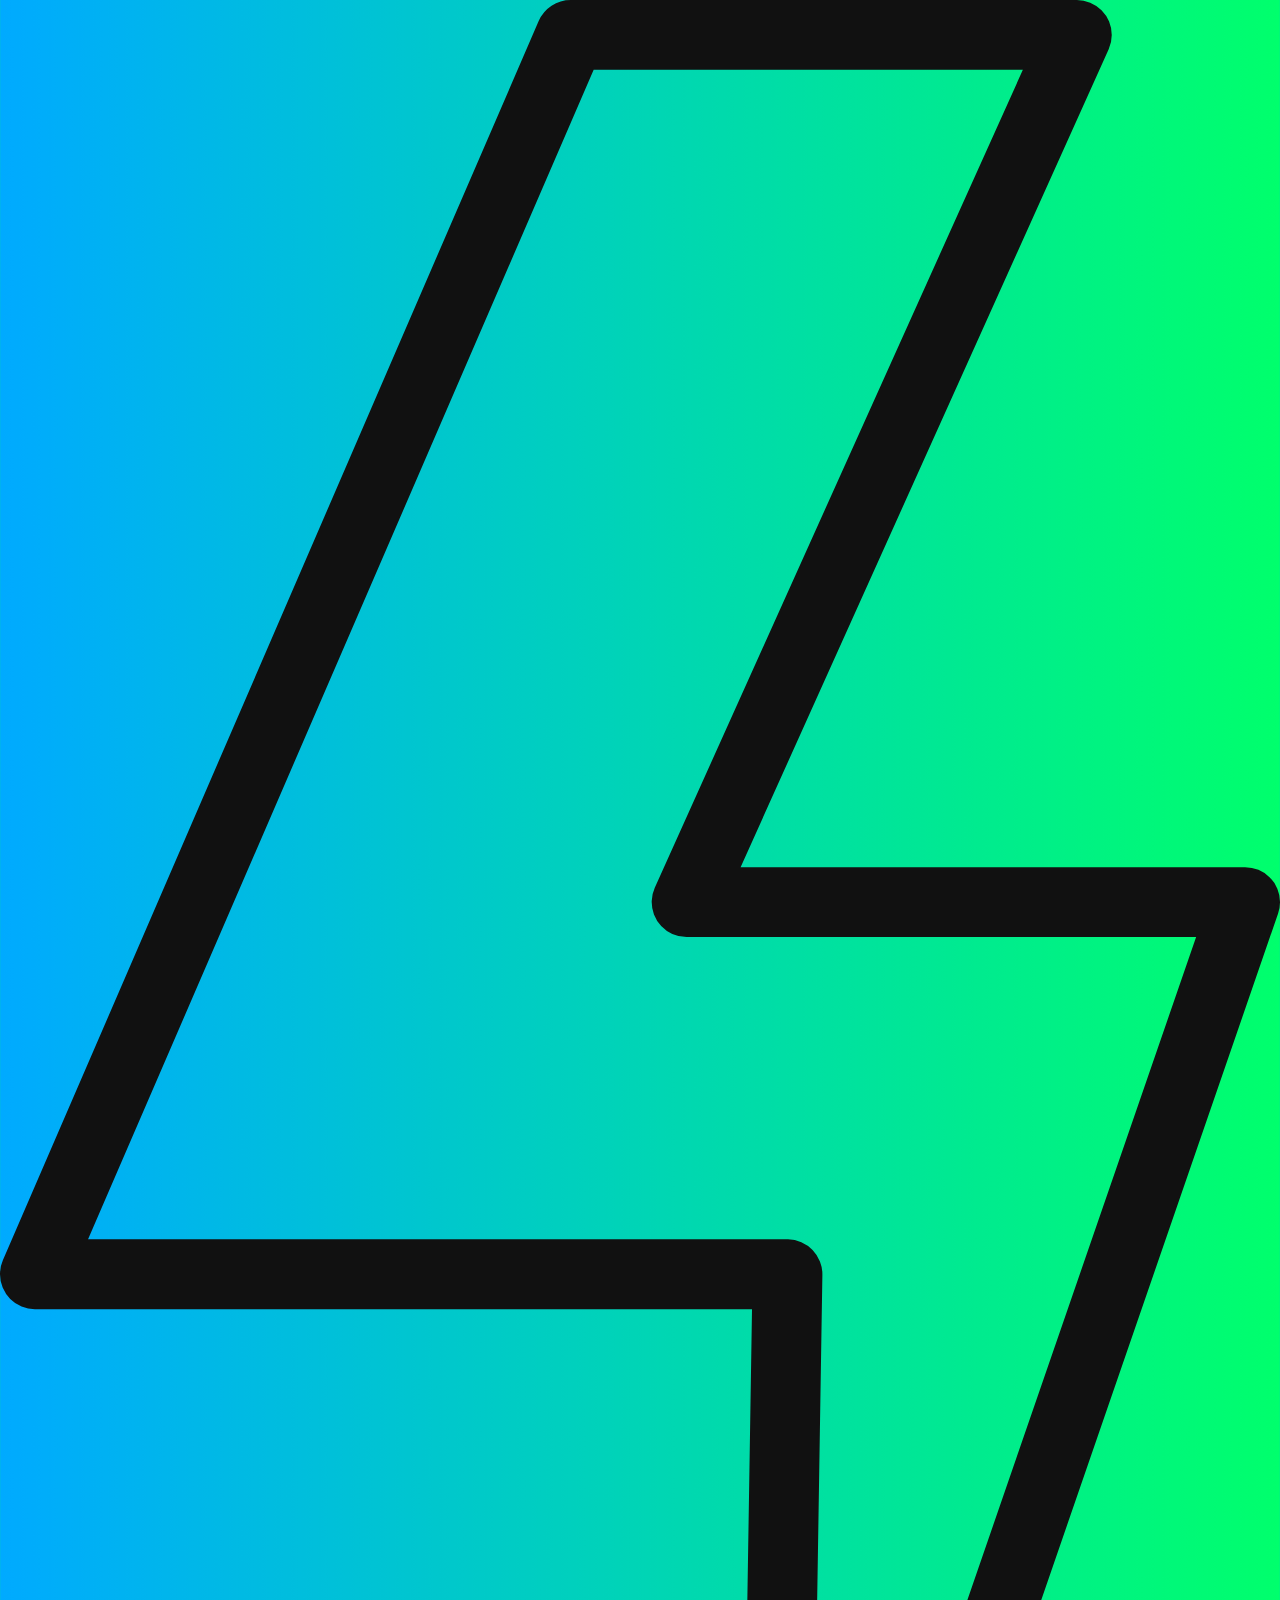
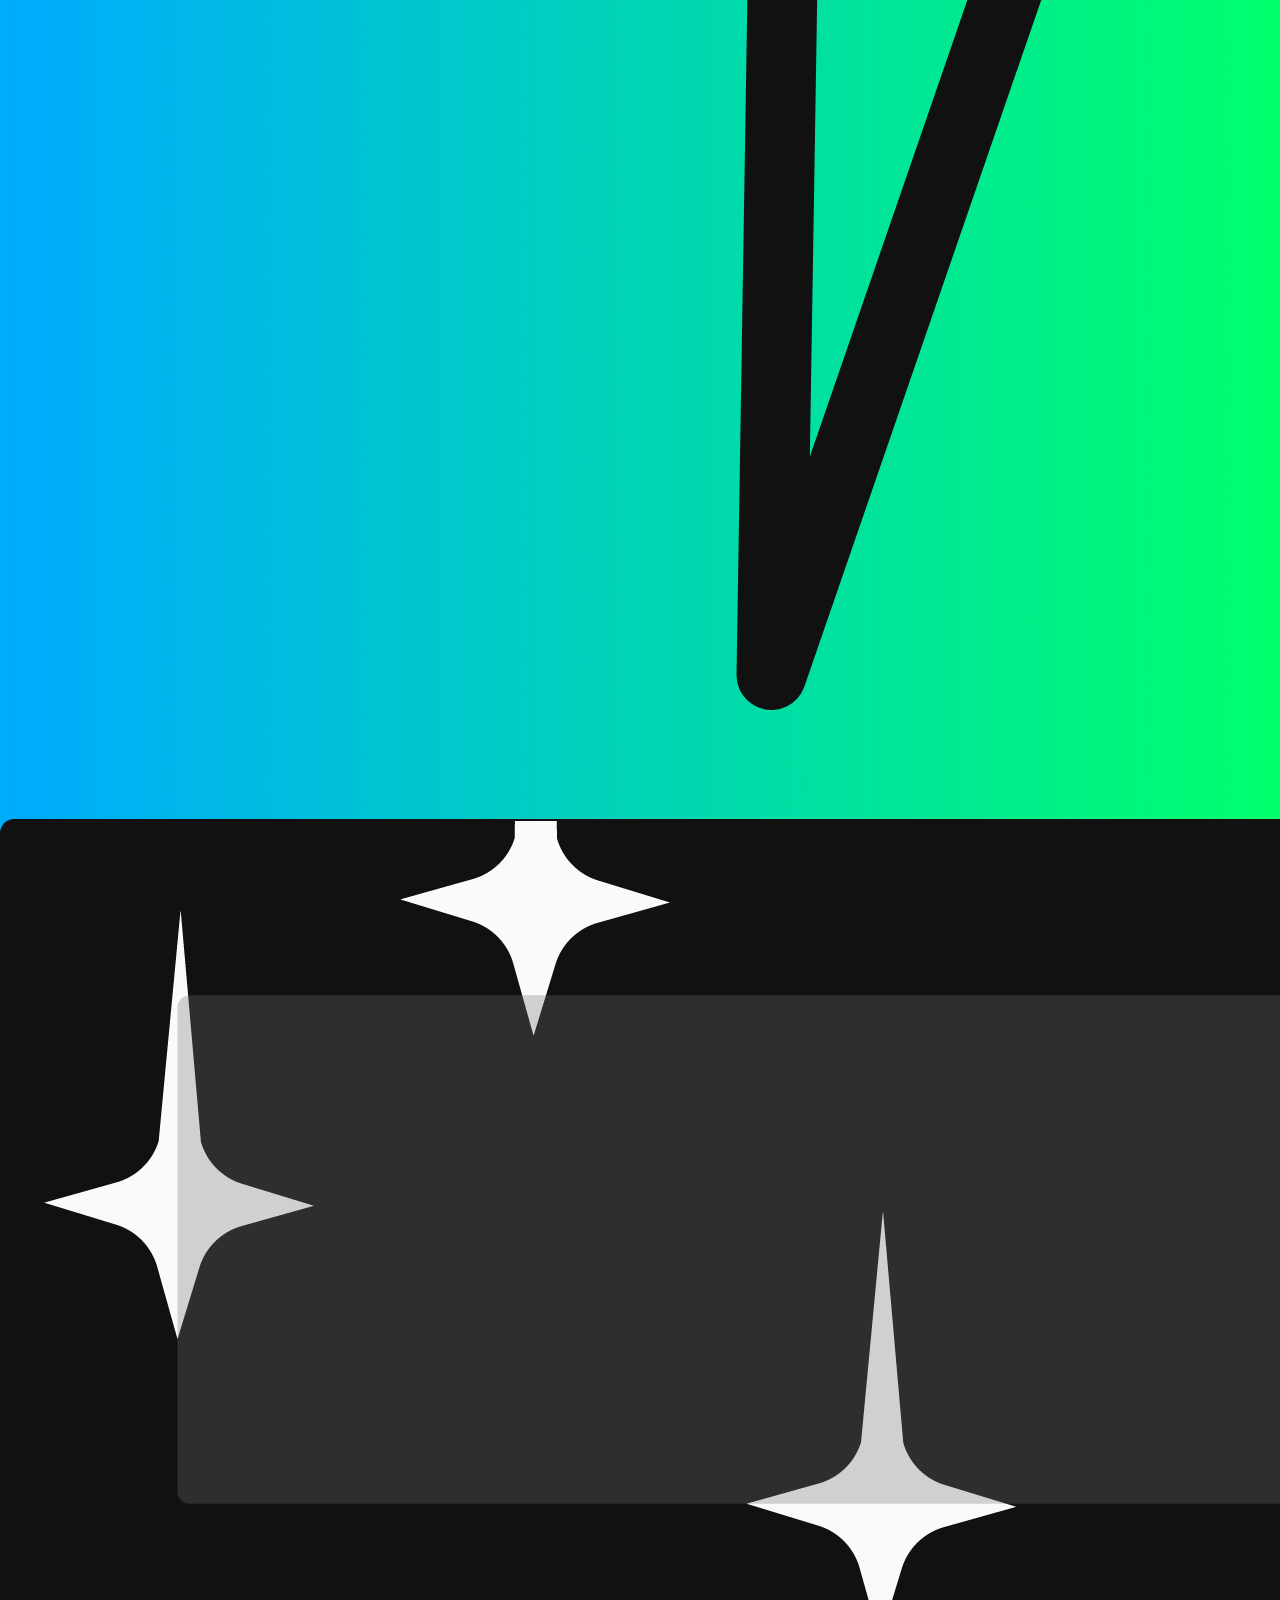
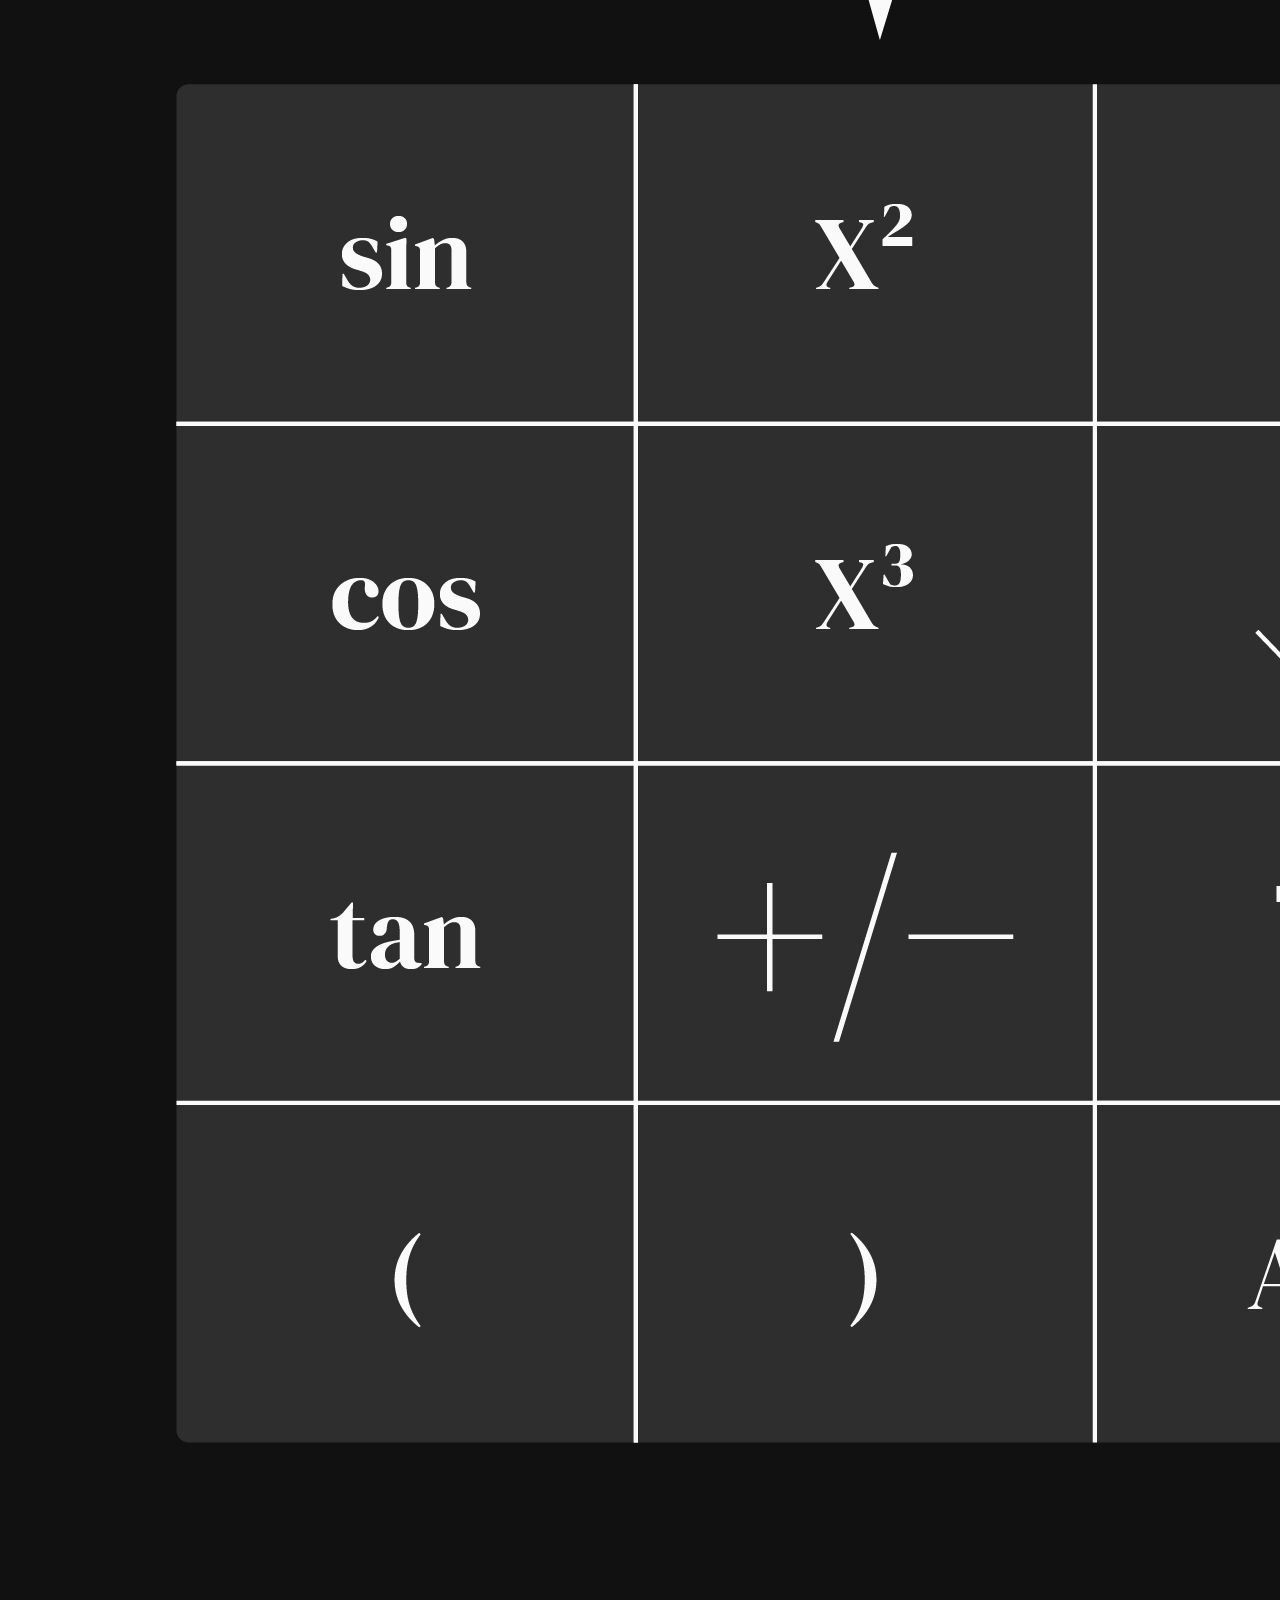
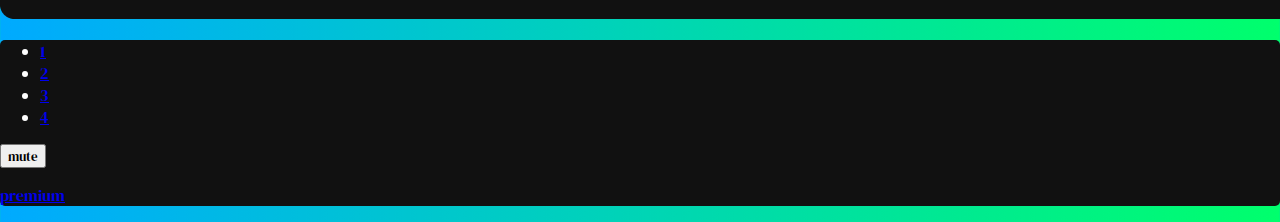
==== grunge-gothic.html @ f28222df "03-style-updates: added skin pages" ====
<!DOCTYPE html>
<html lang="en">

<head>
    <meta charset="UTF-8">
    <meta name="viewport" content="width=device-width, initial-scale=1.0">
    <title>Calculator</title>
    <!--Bootstrap css-->
    <link href="https://cdn.jsdelivr.net/npm/bootstrap@5.1.3/dist/css/bootstrap.min.css" rel="stylesheet"
        integrity="sha384-1BmE4kWBq78iYhFldvKuhfTAU6auU8tT94WrHftjDbrCEXSU1oBoqyl2QvZ6jIW3" crossorigin="anonymous">
    <!--Stylesheet css-->
    <link rel="stylesheet" href="assets/css/styles.css">
</head>

<body>
    <div class="container">
        <!--logo svg-->
        <div class="row mt-5">
            <div class="col-10 d-flex justify-content-between align-items-center mx-auto">
                <img src="assets/images/calculator-3-icon.svg" alt="Graduation cap logo" class="mx-auto logo__grungegoth">
            </div>
        </div>
        <!--Calculator svg-->
        <div class="row calculator">
            <div class="col-10 d-flex justify-content-between align-items-center mx-auto">
                <img src="assets/images/gg-calculator-08.png" alt="Scientific calculator" class="mx-auto w-100 calculator__img">
            </div>
            <!-- <div class="calculator-grid">
                <div class="output">
                    <div class="previous-operand" data-previous-operand></div>
                    <div class="current-operand" data-current-operand></div>
                </div>
                <button type="button" data-all-clear>AC</button>
                <button type="button" data-delete>DEL</button>
                <button type="button" data-operation>÷</button>
                <button type="button" data-number>1</button>
                <button type="button" data-number>2</button>
                <button type="button" data-number>3</button>
                <button type="button" data-operation>x</button>
                <button type="button" data-number>4</button>
                <button type="button" data-number>5</button>
                <button type="button" data-number>6</button>
                <button type="button" data-operation>+</button>
                <button type="button" data-number>7</button>
                <button type="button" data-number>8</button>
                <button type="button" data-number>9</button>
                <button type="button" data-operation>-</button>
                <button type="button" data-number>.</button>
                <button type="button" data-number>0</button>
                <button class="span-two" type="button" data-equals>=</button> -->
                <!-- These do not do anything -->
                <!-- <button type="button" data-percent>%</button>
                <button type="button" data-sqrt>√</button>
                <button type="button" data-advanced>π</button>
                <button type="button" data-advanced>x²</button>
                <button type="button" data-advanced>x³</button>
                <button type="button" data-advanced>+/-</button>
                <button type="button" data-advanced>(</button>
                <button type="button" data-advanced>)</button>
                <button type="button" data-advanced>sin</button>
                <button type="button" data-advanced>cos</button>
                <button type="button" data-advanced>tan</button>
                <button type="button" data-advanced>M+</button>
                <button type="button" data-advanced>MR</button>
            </div>
        </div> -->
        <!--footer menu-->
        <div class="row mt-5 justify-content-between align-items-center">
            <div class="col-10 d-flex justify-content-around align-items-center mx-auto footer">
                <ul class="navbar nav__gg list-unstyled d-flex justify-content-between align-items-center gap-5 my-auto">
                    <li class="nav-item"><a href="index.html" aria-label="link to scientific calculator with original theme">1</a></li>
                    <li class="nav-item"><a href="my-little-pony.html" aria-label="link to scientific calculator with my little pony theme">2</a></li>
                    <li class="nav-item nav__gg--active"><a href="grunge-gothic.html" aria-label="link to scientific calculator with grunge gothic theme">3</a></li>
                    <li class="nav-item"><a href="halloween.html" aria-label="link to scientific calculator with halloween theme">4</a></li>
                </ul>
                <button class="mute-btn my-auto" id="muteBtn">mute</button>
                <p class="my-auto premium-link"><a href="premium.html" aria-label="link to scientific calculator with premium benefits">premium</a></p>
            </div>
        </div>
    </div>
    

    <!--Javascript-->
    <script src="assets/js/script.js" defer></script>
    <!--Bootstrap Bundle-->
    <script src="https://cdn.jsdelivr.net/npm/bootstrap@5.1.3/dist/js/bootstrap.bundle.min.js"
        integrity="sha384-ka7Sk0Gln4gmtz2MlQnikT1wXgYsOg+OMhuP+IlRH9sENBO0LRn5q+8nbTov4+1p"
        crossorigin="anonymous"></script>
</body>

</html>
---- assets/css/styles.css ----
/* DM Serif Display */
@import url('https://fonts.googleapis.com/css2?family=DM+Serif+Display:ital@0;1&display=swap');

*, *::before, *::after {
    box-sizing: border-box;
    font-family: 'DM Serif Display', serif;
    font-weight: normal;
}

body {
    padding: 0;
    margin: 0;
    background: linear-gradient(to right, #00AAFF, #00FF6C);
}

.calculator-grid {
    display: grid;
    justify-content: center;
    align-content: center;
    min-height: 100vh;
    grid-template-columns: repeat(4, 100px);
    grid-template-rows: minmax(120px, auto) repeat(5, 100px);
}

.calculator-grid > button {
    cursor: pointer;
    font-size: 2rem;
    border: 1px solid white;
    outline: none;
    background-color: rgba(255, 255, 255, .75);
}

.calculator-grid > button:hover {
    background-color: rgba(255, 255, 255, .9);
}

.span-two {
    grid-column: span 2;
}

.output {
    grid-column: 1 / -1;
    background-color: rgba(0, 0, 0, .75);
    display: flex;
    align-items: flex-end;
    justify-content: space-around;
    flex-direction: column;
    padding: 10px;
    word-wrap: break-word;
    word-break: break-all;
}

.output .previous-operand {
    color: rgba(255, 255, 255, .75);
    font-size: 1.5rem;
}

.output .current-operand {
    color: white;
    font-size: 2.5rem;
}

.calculator {
    margin-top: 6.5em;
}

.logo__index {
    width: 6.5em;
}

.footer {
    min-height: 5em;
    min-width: 41.25;
    background-color: #111111;
    color: white;
    border-radius: 5px;
}
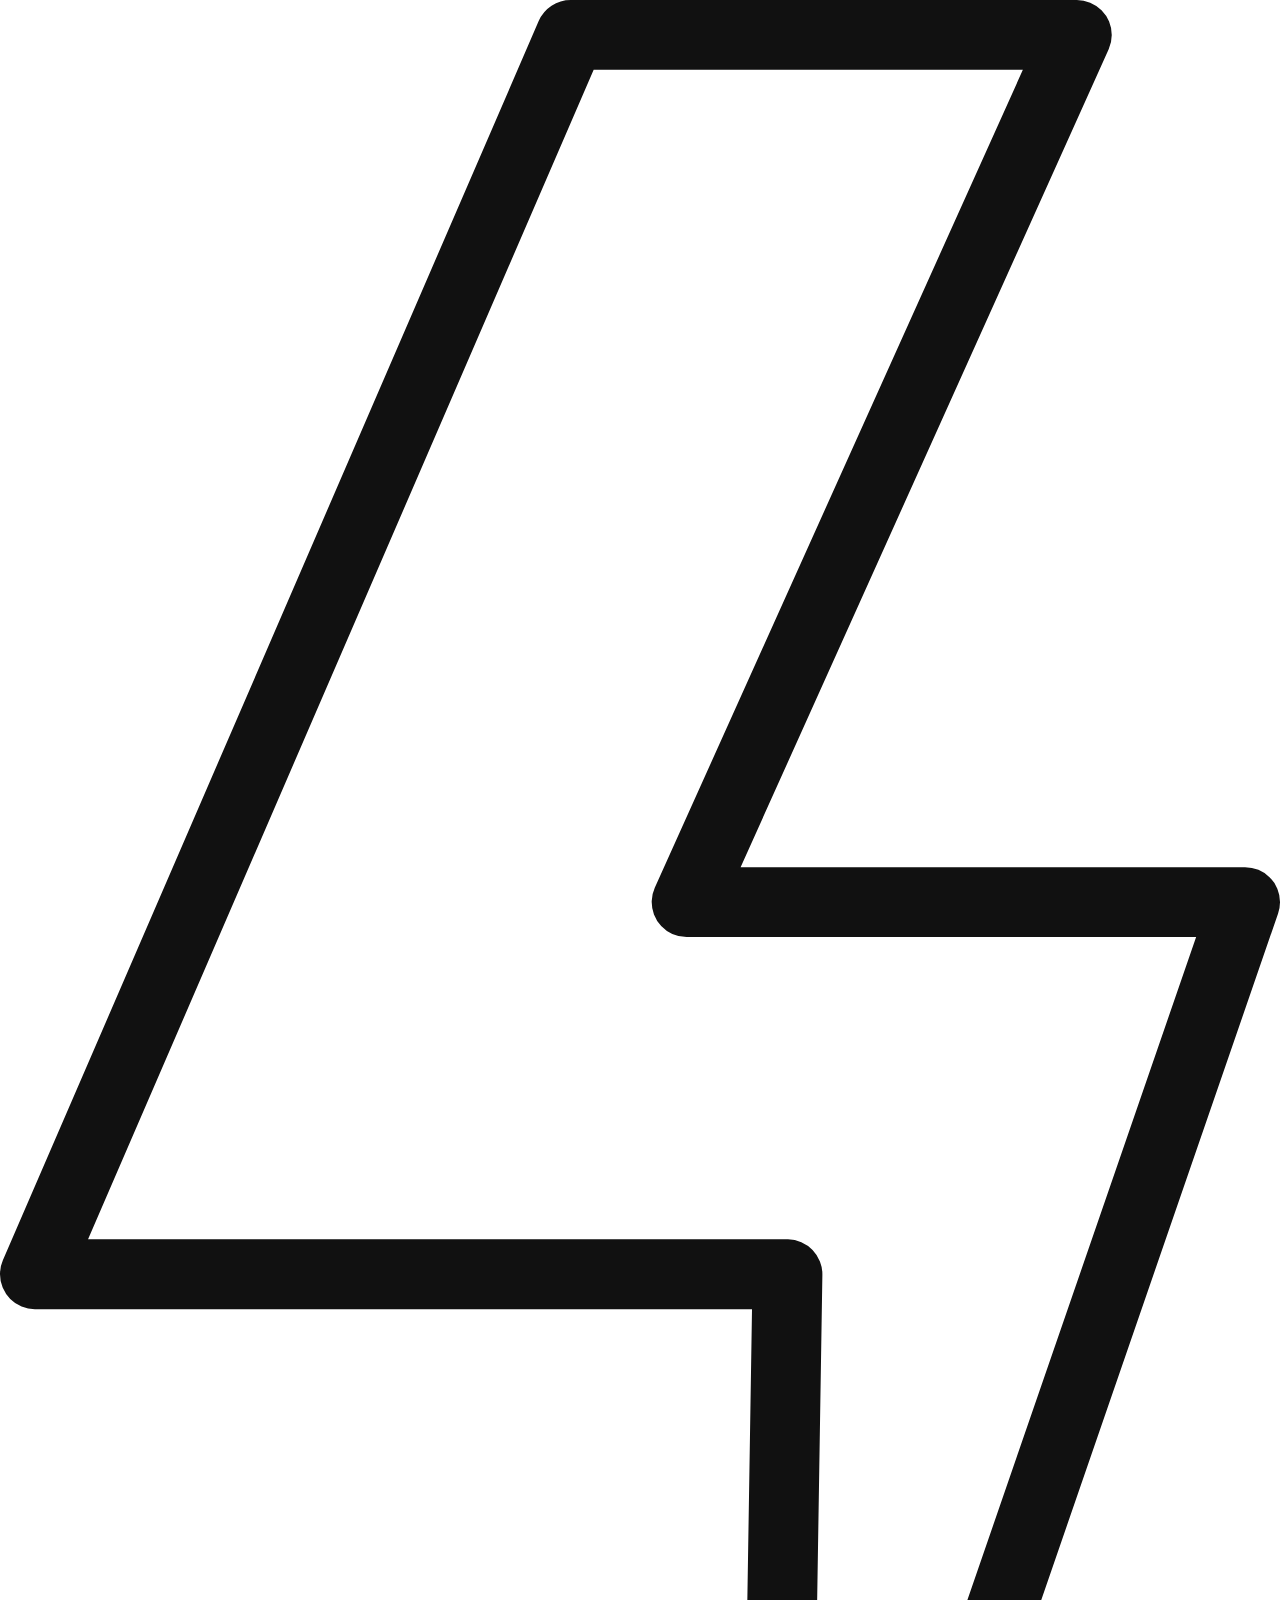
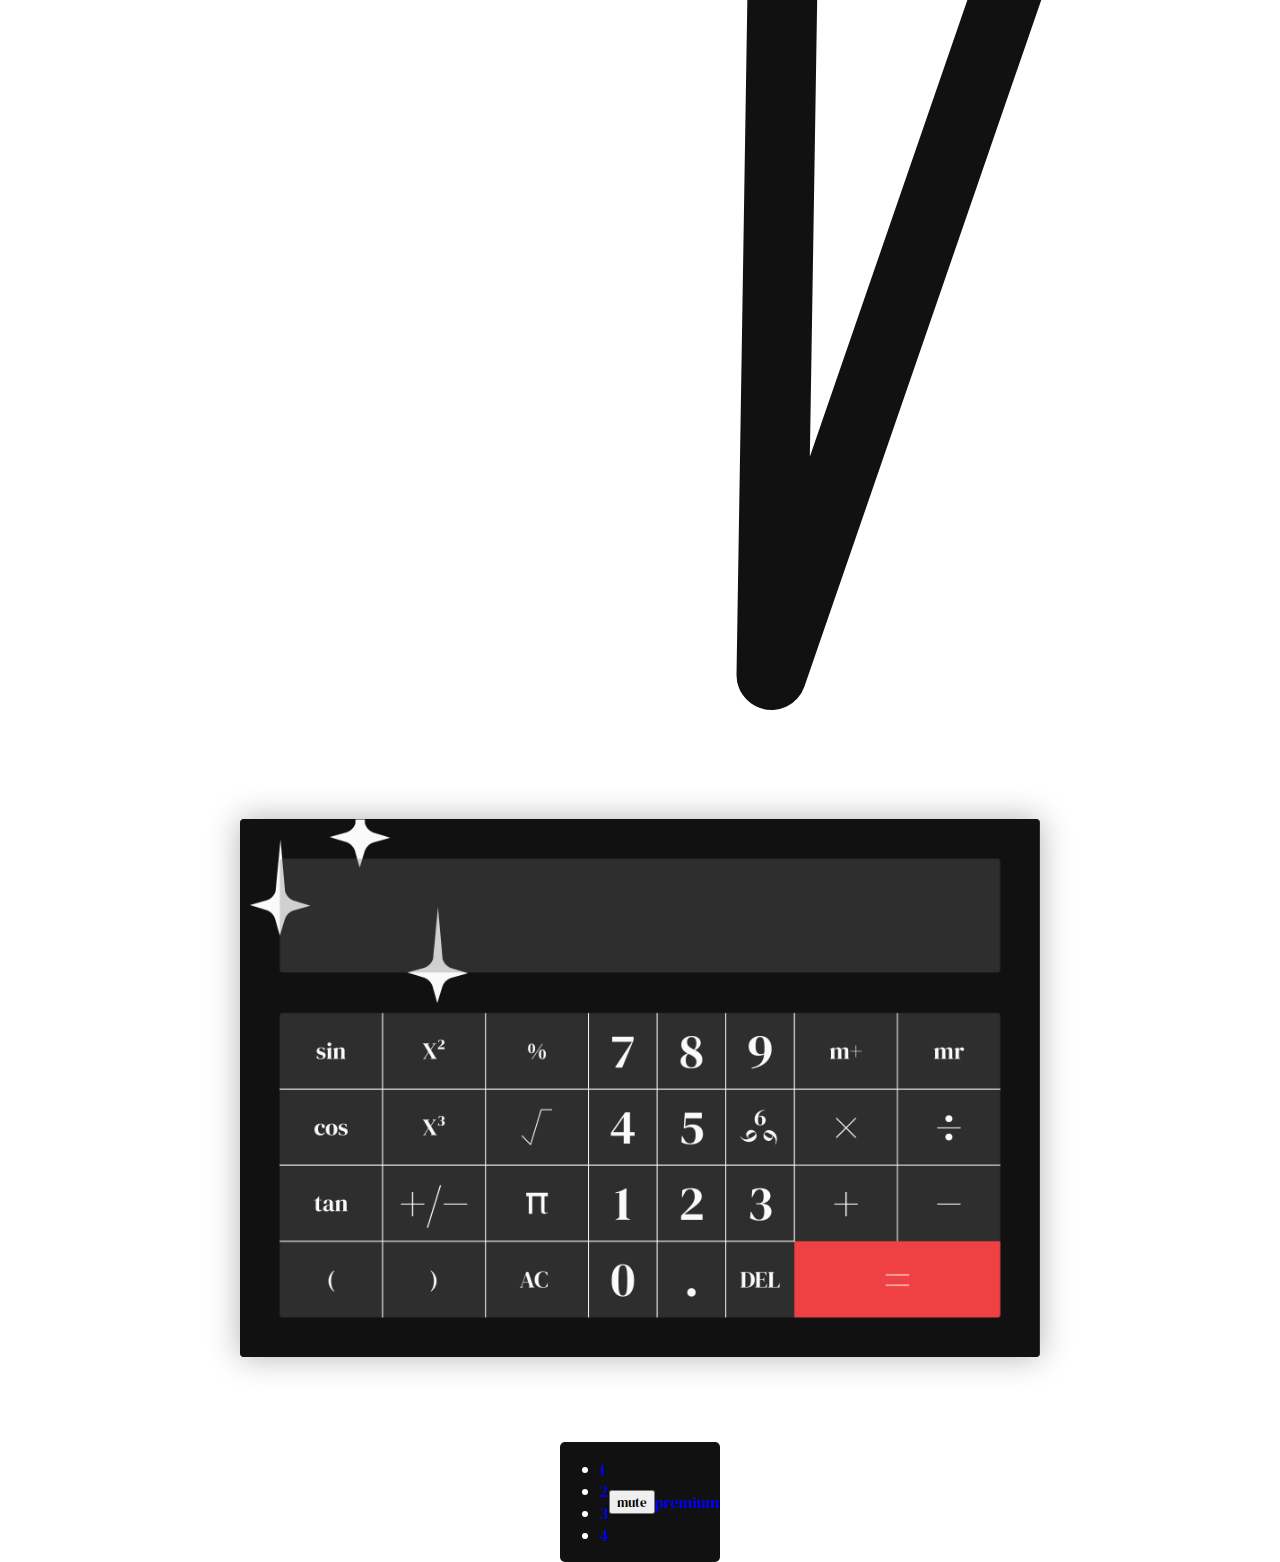
==== commit 079081ef: "04-style-updates: adjust css for premium.html" ====
--- a/grunge-gothic.html
+++ b/grunge-gothic.html
@@ -66,7 +66,7 @@
         </div> -->
         <!--footer menu-->
         <div class="row mt-5 justify-content-between align-items-center">
-            <div class="col-10 d-flex justify-content-around align-items-center mx-auto footer">
+            <div class="col-10 d-flex justify-content-around align-items-center mx-auto footer footer--gg">
                 <ul class="navbar nav__gg list-unstyled d-flex justify-content-between align-items-center gap-5 my-auto">
                     <li class="nav-item"><a href="index.html" aria-label="link to scientific calculator with original theme">1</a></li>
                     <li class="nav-item"><a href="my-little-pony.html" aria-label="link to scientific calculator with my little pony theme">2</a></li>
--- a/assets/css/styles.css
+++ b/assets/css/styles.css
@@ -1,5 +1,7 @@
 /* DM Serif Display */
 @import url('https://fonts.googleapis.com/css2?family=DM+Serif+Display:ital@0;1&display=swap');
+
+/*-------------------------------------------------------------------------General */
 
 *, *::before, *::after {
     box-sizing: border-box;
@@ -7,71 +9,131 @@
     font-weight: normal;
 }
 
-body {
+body,
+p {
     padding: 0;
     margin: 0;
-    background: linear-gradient(to right, #00AAFF, #00FF6C);
 }
 
-.calculator-grid {
-    display: grid;
-    justify-content: center;
-    align-content: center;
-    min-height: 100vh;
-    grid-template-columns: repeat(4, 100px);
-    grid-template-rows: minmax(120px, auto) repeat(5, 100px);
+a {
+    text-decoration: none;
 }
 
-.calculator-grid > button {
-    cursor: pointer;
-    font-size: 2rem;
-    border: 1px solid white;
-    outline: none;
-    background-color: rgba(255, 255, 255, .75);
+/*-------------------------------------------------------------------------Backgrounds */
+.premium__background {
+    background-image: linear-gradient(350deg, #111111, #fafafa);
+    background-repeat: no-repeat;
+    height: 100vh;
 }
 
-.calculator-grid > button:hover {
-    background-color: rgba(255, 255, 255, .9);
+/*-------------------------------------------------------------------------Footer */
+.footer {
+    min-height: 5em;
+    min-width: 60%;
+    background-color: #111111;
+    color: white;
+    border-radius: 5px;
+    margin-top: 5em;
+    display: flex;
+    justify-content: space-around;
+    align-items: center;
 }
 
-.span-two {
-    grid-column: span 2;
+.nav {
+    display: flex;
+    justify-content: space-around;
+    align-items: center;
+    gap: 2em;
+    margin: auto 0;
+}
+
+.nav__prem {    
+    padding: 0;
+}
+
+.mute-btn {
+
+}
+
+.nav__prem a,
+.footer .btn {
+    color: #fafafa;
+    border: none;
+}
+
+.footer .nav__prem--active,
+.footer .nav__index--active {
+    color: #ea6e3d;
+}
+
+/*-------------------------------------------------------------------------Calculator */
+
+/*-------------------------------------------------------------------------Calculator output*/
+.calculator__wrapper {
+    position: relative;
+    display: flex;
+    justify-content: center;
+    align-items: center;
+    /* width: 1000px; */
 }
 
 .output {
-    grid-column: 1 / -1;
-    background-color: rgba(0, 0, 0, .75);
+    position: absolute;
+    background-color: #ea6e3d;
     display: flex;
     align-items: flex-end;
-    justify-content: space-around;
+    justify-content: flex-end;
     flex-direction: column;
-    padding: 10px;
+    width: 700px;
+    height: 20%;
+    top: 8%;
+    left: 52px;
+    padding: 1em;
     word-wrap: break-word;
     word-break: break-all;
+    z-index: 2;
 }
 
 .output .previous-operand {
+    width: 100%;
     color: rgba(255, 255, 255, .75);
-    font-size: 1.5rem;
+    font-size: 2.5em;
+    z-index: 3;
 }
 
 .output .current-operand {
+    width: 100%;
     color: white;
-    font-size: 2.5rem;
+    font-size: 3.5em;
+    z-index: 4;
+}
+
+.calculator__img {
+    position: relative;
+    width: 800px;
+    box-shadow: 0 0 30px 0 rgba(0, 0, 0, 0.3);
 }
 
 .calculator {
     margin-top: 6.5em;
+    display: flex;
+    justify-content: center;
+    align-items: center;
+    flex-direction: column;
+}
+
+/*-------------------------------------------------------------------------logo svg */
+.logo {
+    width: 100%;
+    display: flex;
+    justify-content: center;
+    align-items: center;
+    margin-top: 5em;
 }
 
 .logo__index {
     width: 6.5em;
 }
 
-.footer {
-    min-height: 5em;
-    min-width: 41.25;
-    background-color: #111111;
-    color: white;
-    border-radius: 5px;
-}+
+
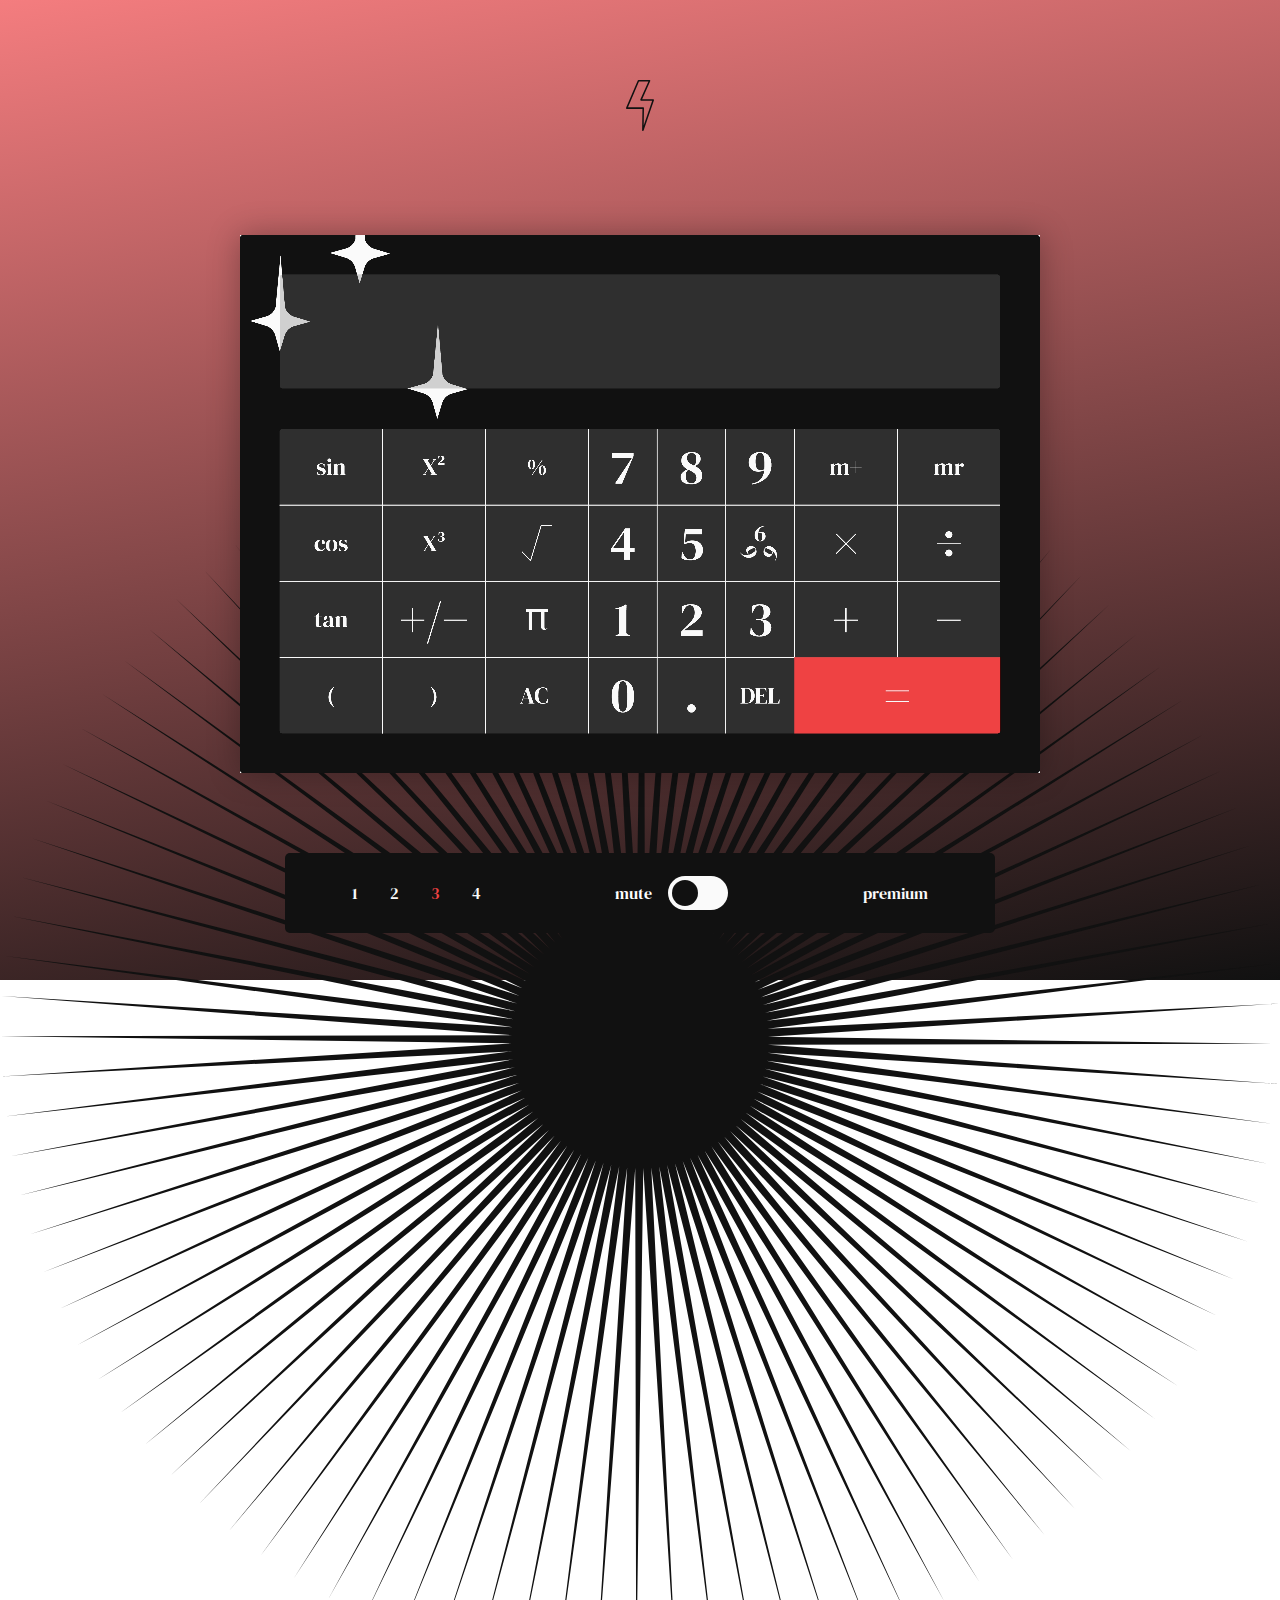
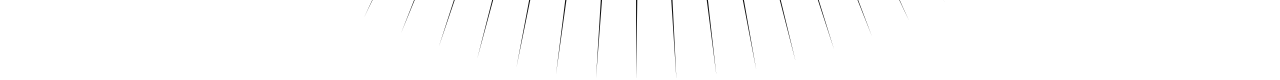
==== commit 59e3f563: "07-style-update: added skins and styles to pages and pasted over map info" ====
--- a/grunge-gothic.html
+++ b/grunge-gothic.html
@@ -5,87 +5,90 @@
     <meta charset="UTF-8">
     <meta name="viewport" content="width=device-width, initial-scale=1.0">
     <title>Calculator</title>
-    <!--Bootstrap css-->
-    <link href="https://cdn.jsdelivr.net/npm/bootstrap@5.1.3/dist/css/bootstrap.min.css" rel="stylesheet"
-        integrity="sha384-1BmE4kWBq78iYhFldvKuhfTAU6auU8tT94WrHftjDbrCEXSU1oBoqyl2QvZ6jIW3" crossorigin="anonymous">
     <!--Stylesheet css-->
     <link rel="stylesheet" href="assets/css/styles.css">
 </head>
 
-<body>
-    <div class="container">
-        <!--logo svg-->
-        <div class="row mt-5">
-            <div class="col-10 d-flex justify-content-between align-items-center mx-auto">
-                <img src="assets/images/calculator-3-icon.svg" alt="Graduation cap logo" class="mx-auto logo__grungegoth">
+<body class="grungegoth__background">
+    <!--logo svg-->
+    <div class="logo">
+        <img src="assets/images/calculator-3-icon.svg" alt="Graduation cap logo" class="logo__grungegoth">
+    </div>
+    <div class="calculator">
+        <div class="calculator__wrapper">
+            <div class="output">
+                <div data-previous-operand class="previous-operand"></div>
+                <div data-current-operand class="current-operand"></div>
             </div>
+            <img src="assets/images/gg-calculator-08.png" alt="Scientific calculator" class="calculator__img"
+                usemap="#image-map">
+
+            <map name="image-map">
+                <area alt="sin" title="sin" data-sin coords="39,194,142,270" shape="rect">
+                <area alt="cos" title="cos" data-cos coords="40,270,142,346" shape="rect">
+                <area alt="tan" title="tan" data-tan coords="39,347,142,422" shape="rect">
+                <area alt="(" title="(" data-bracket-left coords="39,423,143,498" shape="rect">
+                <area alt="x2" title="x2" data-pow-two coords="141,192,245,271" shape="rect">
+                <area alt="x3" title="x3" data-pow-three coords="141,271,245,346" shape="rect">
+                <area alt="+/-" title="+/-" data-toggle-sign coords="143,346,245,423" shape="rect">
+                <area alt=")" title=")" data-bracket-right coords="143,422,245,497" shape="rect">
+                <area alt="%" title="%" data-percentage coords="245,194,349,271" shape="rect">
+                <area alt="sqrt" title="sqrt" data-sqrt coords="245,270,349,348" shape="rect">
+                <area alt="pi" title="pi" data-pi coords="243,347,349,423" shape="rect">
+                <area alt="ac" title="ac" data-all-clear coords="242,422,349,497" shape="rect">
+                <area alt="7" title="7" data-number="7" coords="349,194,418,270" shape="rect">
+                <area alt="4" title="4" data-number="4" coords="347,270,418,347" shape="rect">
+                <area alt="1" title="1" data-number="1" coords="348,346,419,422" shape="rect">
+                <area alt="0" title="0" data-number="0" coords="348,422,418,498" shape="rect">
+                <area alt="8" title="8" data-number="8" coords="416,194,486,271" shape="rect">
+                <area alt="5" title="5" data-number="5" coords="417,270,486,347" shape="rect">
+                <area alt="2" title="2" data-number="2" coords="418,345,486,423" shape="rect">
+                <area alt="." title="." data-number="." coords="417,423,485,498" shape="rect">
+                <area alt="9" title="9" data-number="9" coords="485,194,555,271" shape="rect">
+                <area alt="6" title="6" data-number="6" coords="485,272,555,347" shape="rect">
+                <area alt="3" title="3" data-number="3" coords="483,346,555,423" shape="rect">
+                <area alt="del" title="del" data-delete coords="485,422,555,498" shape="rect">
+                <area alt="m+" title="m+" data-m-plus coords="554,193,658,270" shape="rect">
+                <area alt="x" title="x" data-operation="x" coords="554,271,658,346" shape="rect">
+                <area alt="+" title="+" data-operation="+" coords="554,344,657,422" shape="rect">
+                <area alt="=" title="=" data-equals coords="554,423,762,499" shape="rect">
+                <area alt="mr" title="mr" data-m-recall coords="657,191,761,271" shape="rect">
+                <area alt="/" title="/" data-operation="÷" coords="657,269,762,348" shape="rect">
+                <area alt="-" title="-" data-operation="-" coords="656,346,761,422" shape="rect">
+            </map>
         </div>
-        <!--Calculator svg-->
-        <div class="row calculator">
-            <div class="col-10 d-flex justify-content-between align-items-center mx-auto">
-                <img src="assets/images/gg-calculator-08.png" alt="Scientific calculator" class="mx-auto w-100 calculator__img">
+        <!--footer menu-->
+
+        <div class="footer footer__prem">
+            <ul class="nav nav__prem">
+                <li class="nav-item"><a href="index.html"
+                        aria-label="link to scientific calculator with original theme">1</a></li>
+                <li class="nav-item"><a href="my-little-pony.html"
+                        aria-label="link to scientific calculator with my little pony theme">2</a></li>
+                <li class="nav-item active--grungegoth"><a href="grunge-gothic.html"
+                        aria-label="link to scientific calculator with grunge gothic theme">3</a></li>
+                <li class="nav-item"><a href="halloween.html"
+                        aria-label="link to scientific calculator with halloween theme">4</a></li>
+            </ul>
+
+            <div class="mute-switch">
+                <p>mute</p>
+                <label class="switch">
+                    <input type="checkbox">
+                    <span class="slider slider--grungegoth round"></span>
+                </label>
             </div>
-            <!-- <div class="calculator-grid">
-                <div class="output">
-                    <div class="previous-operand" data-previous-operand></div>
-                    <div class="current-operand" data-current-operand></div>
-                </div>
-                <button type="button" data-all-clear>AC</button>
-                <button type="button" data-delete>DEL</button>
-                <button type="button" data-operation>÷</button>
-                <button type="button" data-number>1</button>
-                <button type="button" data-number>2</button>
-                <button type="button" data-number>3</button>
-                <button type="button" data-operation>x</button>
-                <button type="button" data-number>4</button>
-                <button type="button" data-number>5</button>
-                <button type="button" data-number>6</button>
-                <button type="button" data-operation>+</button>
-                <button type="button" data-number>7</button>
-                <button type="button" data-number>8</button>
-                <button type="button" data-number>9</button>
-                <button type="button" data-operation>-</button>
-                <button type="button" data-number>.</button>
-                <button type="button" data-number>0</button>
-                <button class="span-two" type="button" data-equals>=</button> -->
-                <!-- These do not do anything -->
-                <!-- <button type="button" data-percent>%</button>
-                <button type="button" data-sqrt>√</button>
-                <button type="button" data-advanced>π</button>
-                <button type="button" data-advanced>x²</button>
-                <button type="button" data-advanced>x³</button>
-                <button type="button" data-advanced>+/-</button>
-                <button type="button" data-advanced>(</button>
-                <button type="button" data-advanced>)</button>
-                <button type="button" data-advanced>sin</button>
-                <button type="button" data-advanced>cos</button>
-                <button type="button" data-advanced>tan</button>
-                <button type="button" data-advanced>M+</button>
-                <button type="button" data-advanced>MR</button>
-            </div>
-        </div> -->
-        <!--footer menu-->
-        <div class="row mt-5 justify-content-between align-items-center">
-            <div class="col-10 d-flex justify-content-around align-items-center mx-auto footer footer--gg">
-                <ul class="navbar nav__gg list-unstyled d-flex justify-content-between align-items-center gap-5 my-auto">
-                    <li class="nav-item"><a href="index.html" aria-label="link to scientific calculator with original theme">1</a></li>
-                    <li class="nav-item"><a href="my-little-pony.html" aria-label="link to scientific calculator with my little pony theme">2</a></li>
-                    <li class="nav-item nav__gg--active"><a href="grunge-gothic.html" aria-label="link to scientific calculator with grunge gothic theme">3</a></li>
-                    <li class="nav-item"><a href="halloween.html" aria-label="link to scientific calculator with halloween theme">4</a></li>
-                </ul>
-                <button class="mute-btn my-auto" id="muteBtn">mute</button>
-                <p class="my-auto premium-link"><a href="premium.html" aria-label="link to scientific calculator with premium benefits">premium</a></p>
-            </div>
+            <p class=""><a href="premium.html" aria-label="link to scientific calculator with premium benefits"
+                    class="nav-prem">premium</a></p>
         </div>
+
     </div>
+
+    <img src="assets/images/calculator-3-bg-graphic.svg" alt="Black gothic star" class="grungegoth__bg">
     
 
     <!--Javascript-->
     <script src="assets/js/script.js" defer></script>
-    <!--Bootstrap Bundle-->
-    <script src="https://cdn.jsdelivr.net/npm/bootstrap@5.1.3/dist/js/bootstrap.bundle.min.js"
-        integrity="sha384-ka7Sk0Gln4gmtz2MlQnikT1wXgYsOg+OMhuP+IlRH9sENBO0LRn5q+8nbTov4+1p"
-        crossorigin="anonymous"></script>
 </body>
 
 </html>--- a/assets/css/styles.css
+++ b/assets/css/styles.css
@@ -17,6 +17,10 @@
 
 a {
     text-decoration: none;
+}
+
+ul {
+    list-style-type: none;
 }
 
 /*-------------------------------------------------------------------------Backgrounds */
@@ -26,10 +30,44 @@
     height: 100vh;
 }
 
+.mlp__background {
+    background-image: linear-gradient(350deg, #662d8b, #9cdbfa);
+    background-repeat: no-repeat;
+    height: 100vh;
+}
+
+.grungegoth__background {
+    position: relative;
+    background-image: linear-gradient(350deg, #111111, #ef4144af);
+    background-repeat: no-repeat;
+    height: 100vh;
+}
+
+.halloween__background {
+    position: relative;
+    background-image: linear-gradient(350deg, #111111, #1d1d1d);
+    background-repeat: no-repeat;
+    height: 100vh;
+}
+
+.halloween__bg {
+    position: absolute;
+    top: 0;
+    width: 100%;
+    z-index: -1;
+}
+
+.grungegoth__bg {
+    position: absolute;
+    top: 20em;
+    width: 100%;
+    z-index: -1;
+}
+
 /*-------------------------------------------------------------------------Footer */
 .footer {
     min-height: 5em;
-    min-width: 60%;
+    min-width: 710px;
     background-color: #111111;
     color: white;
     border-radius: 5px;
@@ -39,6 +77,14 @@
     align-items: center;
 }
 
+.footer__mlp {
+    background-color: #9cdbfa;
+}
+
+.footer__halloween {
+    background-color: #ef4143;
+}
+
 .nav {
     display: flex;
     justify-content: space-around;
@@ -47,24 +93,146 @@
     margin: auto 0;
 }
 
-.nav__prem {    
+.nav {    
     padding: 0;
 }
 
 .mute-btn {
-
+    background: none;
+	color: white;
+	border: none;
+	padding: 0;
+	font: inherit;
+	cursor: pointer;
+	outline: inherit
+}
+
+.nav__mlp a {
+    color: #1d98d3;
+    border: none;
+}
+
+.active--mlp a {
+    color: #fafafa;
 }
 
 .nav__prem a,
-.footer .btn {
+.nav__halloween a {
     color: #fafafa;
     border: none;
 }
 
-.footer .nav__prem--active,
-.footer .nav__index--active {
+.active--index a {
     color: #ea6e3d;
 }
+
+.active--grungegoth a {
+    color: #ef4143;
+}
+
+.active--halloween a {
+    color: #111111;
+}
+
+.footer .nav__prem--active {
+    color: #ea6e3d;
+}
+
+p a {
+    color: #fafafa;
+}
+
+/*-------------------------------------------------------------------------Mute switch */
+.mute-switch {
+    display: flex;
+    align-items: center;
+    justify-content: center;
+    gap: 1em;
+}
+
+ /* The switch - the box around the slider */
+ .switch {
+    position: relative;
+    display: inline-block;
+    width: 60px;
+    height: 34px;
+  }
+  
+  /* Hide default HTML checkbox */
+  .switch input {
+    opacity: 0;
+    width: 0;
+    height: 0;
+  }
+  
+  /* The slider */
+  .slider {
+    position: absolute;
+    cursor: pointer;
+    top: 0;
+    left: 0;
+    right: 0;
+    bottom: 0;
+    background-color: #fafafa;
+    -webkit-transition: .4s;
+    transition: .4s;
+  }
+
+  .slider--index:before,
+  .slider--prem:before,
+  .slider--grungegoth:before,
+  .slider--halloween:before {
+    position: absolute;
+    content: "";
+    height: 26px;
+    width: 26px;
+    left: 4px;
+    bottom: 4px;
+    background-color: #111111;
+    -webkit-transition: .4s;
+    transition: .4s;
+  }
+  
+  .slider--mlp:before {
+    position: absolute;
+    content: "";
+    height: 26px;
+    width: 26px;
+    left: 4px;
+    bottom: 4px;
+    background-color: #1d98d3;
+    -webkit-transition: .4s;
+    transition: .4s;
+  }
+  
+  input:checked + .slider {
+    background-color: #ea6e3d;
+  }
+
+  input:checked + .slider--mlp,
+  input:checked + .slider--grungegoth,
+  input:checked + .slider--halloween {
+    background-color: #ef4143;
+  }
+  
+  input:focus + .slider {
+    box-shadow: none;
+  }
+  
+  input:checked + .slider:before {
+    -webkit-transform: translateX(26px);
+    -ms-transform: translateX(26px);
+    transform: translateX(26px);
+  }
+  
+  /* Rounded sliders */
+  .slider.round {
+    border-radius: 34px;
+  }
+  
+  .slider.round:before {
+    border-radius: 50%;
+  } 
 
 /*-------------------------------------------------------------------------Calculator */
 
@@ -79,16 +247,16 @@
 
 .output {
     position: absolute;
-    background-color: #ea6e3d;
-    display: flex;
-    align-items: flex-end;
-    justify-content: flex-end;
+    /* background-color: #ea6e3d; */
+    display: flex;
+    align-items: center;
+    justify-content: space-around;
     flex-direction: column;
-    width: 700px;
+    width: 690px;
     height: 20%;
     top: 8%;
     left: 52px;
-    padding: 1em;
+    padding: .8em;
     word-wrap: break-word;
     word-break: break-all;
     z-index: 2;
@@ -97,15 +265,19 @@
 .output .previous-operand {
     width: 100%;
     color: rgba(255, 255, 255, .75);
-    font-size: 2.5em;
+    font-size: 1.8em;
+    line-height: 0.8em;
     z-index: 3;
+    text-align: end;
 }
 
 .output .current-operand {
     width: 100%;
     color: white;
-    font-size: 3.5em;
+    font-size: 3em;
+    line-height: 0.8em;
     z-index: 4;
+    text-align: end;
 }
 
 .calculator__img {
@@ -131,9 +303,21 @@
     margin-top: 5em;
 }
 
-.logo__index {
+.logo__index,
+.logo__mlp {
     width: 6.5em;
 }
 
-
-
+.logo__grungegoth,
+.logo__halloween {
+    height: 51px;
+}
+
+area {
+    cursor: pointer;
+}
+
+img[usemap] {
+    position: relative;
+}
+
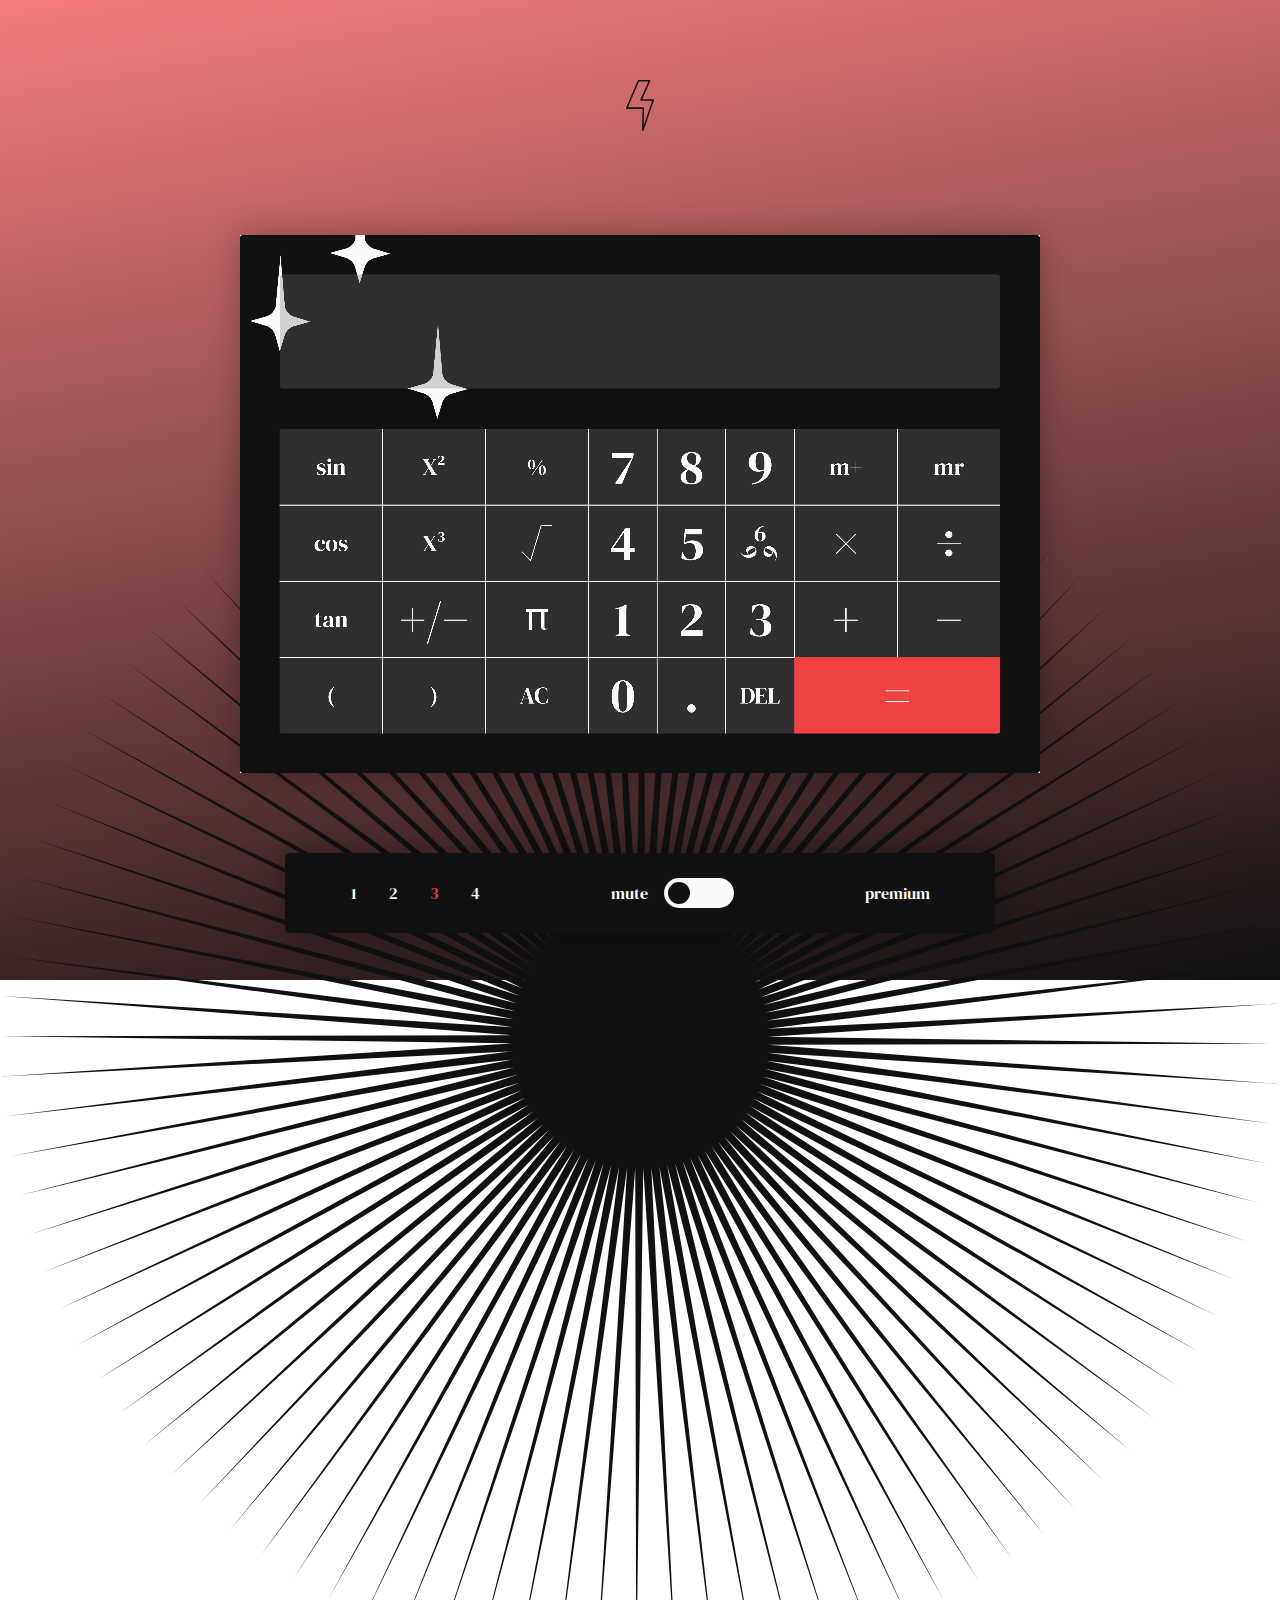
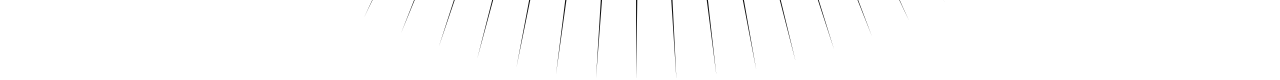
==== commit 6262ad9a: "added mute functionality to all pages" ====
--- a/grunge-gothic.html
+++ b/grunge-gothic.html
@@ -23,39 +23,39 @@
             <img src="assets/images/gg-calculator-08.png" alt="Scientific calculator" class="calculator__img"
                 usemap="#image-map">
 
-            <map name="image-map">
-                <area alt="sin" title="sin" data-sin coords="39,194,142,270" shape="rect">
-                <area alt="cos" title="cos" data-cos coords="40,270,142,346" shape="rect">
-                <area alt="tan" title="tan" data-tan coords="39,347,142,422" shape="rect">
-                <area alt="(" title="(" data-bracket-left coords="39,423,143,498" shape="rect">
-                <area alt="x2" title="x2" data-pow-two coords="141,192,245,271" shape="rect">
-                <area alt="x3" title="x3" data-pow-three coords="141,271,245,346" shape="rect">
-                <area alt="+/-" title="+/-" data-toggle-sign coords="143,346,245,423" shape="rect">
-                <area alt=")" title=")" data-bracket-right coords="143,422,245,497" shape="rect">
-                <area alt="%" title="%" data-percentage coords="245,194,349,271" shape="rect">
-                <area alt="sqrt" title="sqrt" data-sqrt coords="245,270,349,348" shape="rect">
-                <area alt="pi" title="pi" data-pi coords="243,347,349,423" shape="rect">
-                <area alt="ac" title="ac" data-all-clear coords="242,422,349,497" shape="rect">
-                <area alt="7" title="7" data-number="7" coords="349,194,418,270" shape="rect">
-                <area alt="4" title="4" data-number="4" coords="347,270,418,347" shape="rect">
-                <area alt="1" title="1" data-number="1" coords="348,346,419,422" shape="rect">
-                <area alt="0" title="0" data-number="0" coords="348,422,418,498" shape="rect">
-                <area alt="8" title="8" data-number="8" coords="416,194,486,271" shape="rect">
-                <area alt="5" title="5" data-number="5" coords="417,270,486,347" shape="rect">
-                <area alt="2" title="2" data-number="2" coords="418,345,486,423" shape="rect">
-                <area alt="." title="." data-number="." coords="417,423,485,498" shape="rect">
-                <area alt="9" title="9" data-number="9" coords="485,194,555,271" shape="rect">
-                <area alt="6" title="6" data-number="6" coords="485,272,555,347" shape="rect">
-                <area alt="3" title="3" data-number="3" coords="483,346,555,423" shape="rect">
-                <area alt="del" title="del" data-delete coords="485,422,555,498" shape="rect">
-                <area alt="m+" title="m+" data-m-plus coords="554,193,658,270" shape="rect">
-                <area alt="x" title="x" data-operation="x" coords="554,271,658,346" shape="rect">
-                <area alt="+" title="+" data-operation="+" coords="554,344,657,422" shape="rect">
-                <area alt="=" title="=" data-equals coords="554,423,762,499" shape="rect">
-                <area alt="mr" title="mr" data-m-recall coords="657,191,761,271" shape="rect">
-                <area alt="/" title="/" data-operation="÷" coords="657,269,762,348" shape="rect">
-                <area alt="-" title="-" data-operation="-" coords="656,346,761,422" shape="rect">
-            </map>
+                <map name="image-map">
+                    <area alt="sin" title="sin" data-sin coords="39,194,142,270" onclick="grungeOperator()" shape="rect">
+                    <area alt="cos" title="cos" data-cos coords="40,270,142,346" onclick="grungeOperator()" shape="rect">
+                    <area alt="tan" title="tan" data-tan coords="39,347,142,422" onclick="grungeOperator()" shape="rect">
+                    <area alt="(" title="(" data-bracket-left coords="39,423,143,498" onclick="grungeOperator()" shape="rect">
+                    <area alt="x2" title="x2" data-pow-two coords="141,192,245,271" onclick="grungeOperator()" shape="rect">
+                    <area alt="x3" title="x3" data-pow-three coords="141,271,245,346" onclick="grungeOperator()" shape="rect">
+                    <area alt="+/-" title="+/-" data-toggle-sign coords="143,346,245,423" onclick="grungeOperator()" shape="rect">
+                    <area alt=")" title=")" data-bracket-right coords="143,422,245,497" onclick="grungeOperator()" shape="rect">
+                    <area alt="%" title="%" data-percentage coords="245,194,349,271" onclick="grungeOperator()" shape="rect">
+                    <area alt="sqrt" title="sqrt" data-sqrt coords="245,270,349,348" onclick="grungeOperator()" shape="rect">
+                    <area alt="pi" title="pi" data-pi coords="243,347,349,423" onclick="grungeOperator()" shape="rect">
+                    <area alt="ac" title="ac" data-all-clear coords="242,422,349,497" onclick="grungeOperator()" shape="rect">
+                    <area alt="7" title="7" data-number="7" coords="349,194,418,270" onclick="grungeNumber()" shape="rect">
+                    <area alt="4" title="4" data-number="4" coords="347,270,418,347" onclick="grungeNumber()" shape="rect">
+                    <area alt="1" title="1" data-number="1" coords="348,346,419,422" onclick="grungeNumber()" shape="rect">
+                    <area alt="0" title="0" data-number="0" coords="348,422,418,498" onclick="grungeNumber()" shape="rect">
+                    <area alt="8" title="8" data-number="8" coords="416,194,486,271" onclick="grungeNumber()" shape="rect">
+                    <area alt="5" title="5" data-number="5" coords="417,270,486,347" onclick="grungeNumber()" shape="rect">
+                    <area alt="2" title="2" data-number="2" coords="418,345,486,423" onclick="grungeNumber()" shape="rect">
+                    <area alt="." title="." data-number="." coords="417,423,485,498" onclick="grungeNumber()" shape="rect">
+                    <area alt="9" title="9" data-number="9" coords="485,194,555,271" onclick="grungeNumber()" shape="rect">
+                    <area alt="6" title="6" data-number="6" coords="485,272,555,347" onclick="grungeNumber()" shape="rect">
+                    <area alt="3" title="3" data-number="3" coords="483,346,555,423" onclick="grungeNumber()" shape="rect">
+                    <area alt="del" title="del" data-delete coords="485,422,555,498" onclick="grungeOperator()" shape="rect">
+                    <area alt="m+" title="m+" data-m-plus coords="554,193,658,270" onclick="grungeOperator()" shape="rect">
+                    <area alt="x" title="x" data-operation="x" coords="554,271,658,346" onclick="grungeOperator()" shape="rect">
+                    <area alt="+" title="+" data-operation="+" coords="554,344,657,422" onclick="grungeOperator()" shape="rect">
+                    <area alt="=" title="=" data-equals coords="554,423,762,499" onclick="grungeEquals()" shape="rect">
+                    <area alt="mr" title="mr" data-m-recall coords="657,191,761,271" onclick="grungeOperator()" shape="rect">
+                    <area alt="/" title="/" data-operation="÷" coords="657,269,762,348" onclick="grungeOperator()" shape="rect">
+                    <area alt="-" title="-" data-operation="-" coords="656,346,761,422" onclick="grungeOperator()" shape="rect">
+                </map>
         </div>
         <!--footer menu-->
 
@@ -74,7 +74,7 @@
             <div class="mute-switch">
                 <p>mute</p>
                 <label class="switch">
-                    <input type="checkbox">
+                    <input type="checkbox" onclick="toggleSoundMute()">
                     <span class="slider slider--grungegoth round"></span>
                 </label>
             </div>
--- a/assets/css/styles.css
+++ b/assets/css/styles.css
@@ -75,6 +75,7 @@
     display: flex;
     justify-content: space-around;
     align-items: center;
+    box-shadow: 0 0 30px 0 rgba(0, 0, 0, 0.3);
 }
 
 .footer__mlp {
@@ -154,19 +155,19 @@
  .switch {
     position: relative;
     display: inline-block;
-    width: 60px;
-    height: 34px;
-  }
-  
-  /* Hide default HTML checkbox */
-  .switch input {
+    width: 70px;
+    height: 30px;
+}
+  
+/* Hide default HTML checkbox */
+.switch input {
     opacity: 0;
     width: 0;
     height: 0;
-  }
-  
-  /* The slider */
-  .slider {
+}
+  
+/* The slider */
+.slider {
     position: absolute;
     cursor: pointer;
     top: 0;
@@ -176,74 +177,106 @@
     background-color: #fafafa;
     -webkit-transition: .4s;
     transition: .4s;
-  }
-
-  .slider--index:before,
-  .slider--prem:before,
-  .slider--grungegoth:before,
-  .slider--halloween:before {
+}
+
+.slider--index:before,
+.slider--prem:before,
+.slider--grungegoth:before,
+.slider--halloween:before {
     position: absolute;
     content: "";
-    height: 26px;
-    width: 26px;
+    height: 22px;
+    width: 22px;
     left: 4px;
     bottom: 4px;
     background-color: #111111;
     -webkit-transition: .4s;
     transition: .4s;
-  }
-  
-  .slider--mlp:before {
+}
+  
+.slider--mlp:before {
     position: absolute;
     content: "";
-    height: 26px;
-    width: 26px;
+    height: 22px;
+    width: 22px;
     left: 4px;
     bottom: 4px;
     background-color: #1d98d3;
     -webkit-transition: .4s;
     transition: .4s;
-  }
-  
-  input:checked + .slider {
+}
+  
+input:checked + .slider {
     background-color: #ea6e3d;
-  }
+}
 
   input:checked + .slider--mlp,
   input:checked + .slider--grungegoth,
   input:checked + .slider--halloween {
     background-color: #ef4143;
-  }
-  
-  input:focus + .slider {
+}
+  
+input:focus + .slider {
     box-shadow: none;
-  }
-  
-  input:checked + .slider:before {
-    -webkit-transform: translateX(26px);
-    -ms-transform: translateX(26px);
-    transform: translateX(26px);
-  }
-  
-  /* Rounded sliders */
-  .slider.round {
-    border-radius: 34px;
-  }
-  
-  .slider.round:before {
+}
+  
+input:checked + .slider:before {
+    -webkit-transform: translateX(40px);
+    -ms-transform: translateX(40px);
+    transform: translateX(40px);
+}
+  
+/* Rounded sliders */
+.slider.round {
+    border-radius: 30px;
+}
+  
+.slider.round:before {
     border-radius: 50%;
-  } 
+} 
 
 /*-------------------------------------------------------------------------Calculator */
+.calculator {
+    margin-top: 6.5em;
+    display: flex;
+    justify-content: center;
+    align-items: center;
+    flex-direction: column;
+}
+
+.calculator__sections {
+    display: flex;
+    justify-content: space-between;
+    align-items: center;
+    gap: 75px;
+}
+
+.calculator__wrapper {
+    position: relative;
+    display: flex;
+    justify-content: center;
+    align-items: center;
+    /* width: 1000px; */
+}
+
+.calculator__history,
+.calculator__tips {
+    height: 538px;
+    width: 300px;
+    background-color: #fafafa;
+    border: 1px solid #111111;
+    border-radius: 5px;
+    padding: 12px;
+    box-shadow: 0 0 30px 0 rgba(0, 0, 0, 0.3);
+}
+
+.calculator__history h3,
+.calculator__tips h3 { 
+    text-align: center;
+    margin-bottom: 1em;
+}
 
 /*-------------------------------------------------------------------------Calculator output*/
-.calculator__wrapper {
-    position: relative;
-    display: flex;
-    justify-content: center;
-    align-items: center;
-    /* width: 1000px; */
-}
 
 .output {
     position: absolute;
@@ -286,13 +319,7 @@
     box-shadow: 0 0 30px 0 rgba(0, 0, 0, 0.3);
 }
 
-.calculator {
-    margin-top: 6.5em;
-    display: flex;
-    justify-content: center;
-    align-items: center;
-    flex-direction: column;
-}
+
 
 /*-------------------------------------------------------------------------logo svg */
 .logo {
